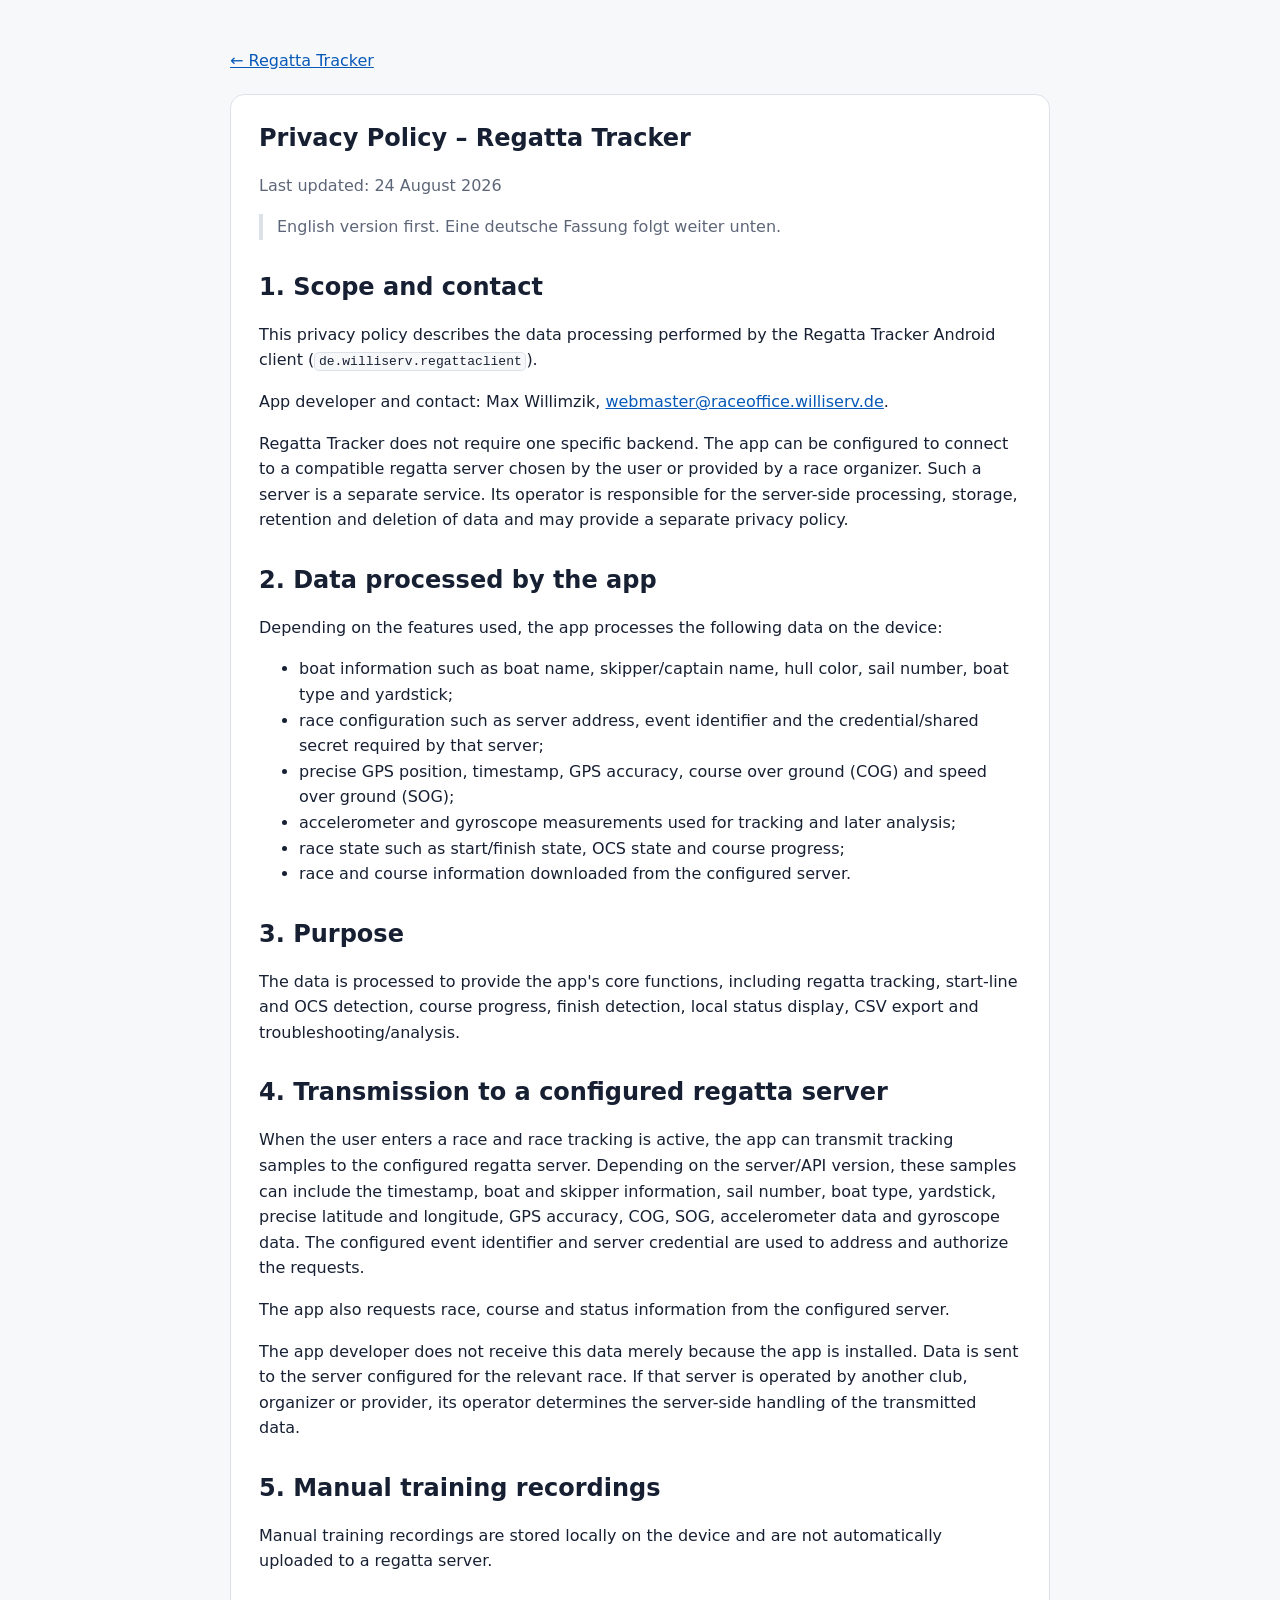
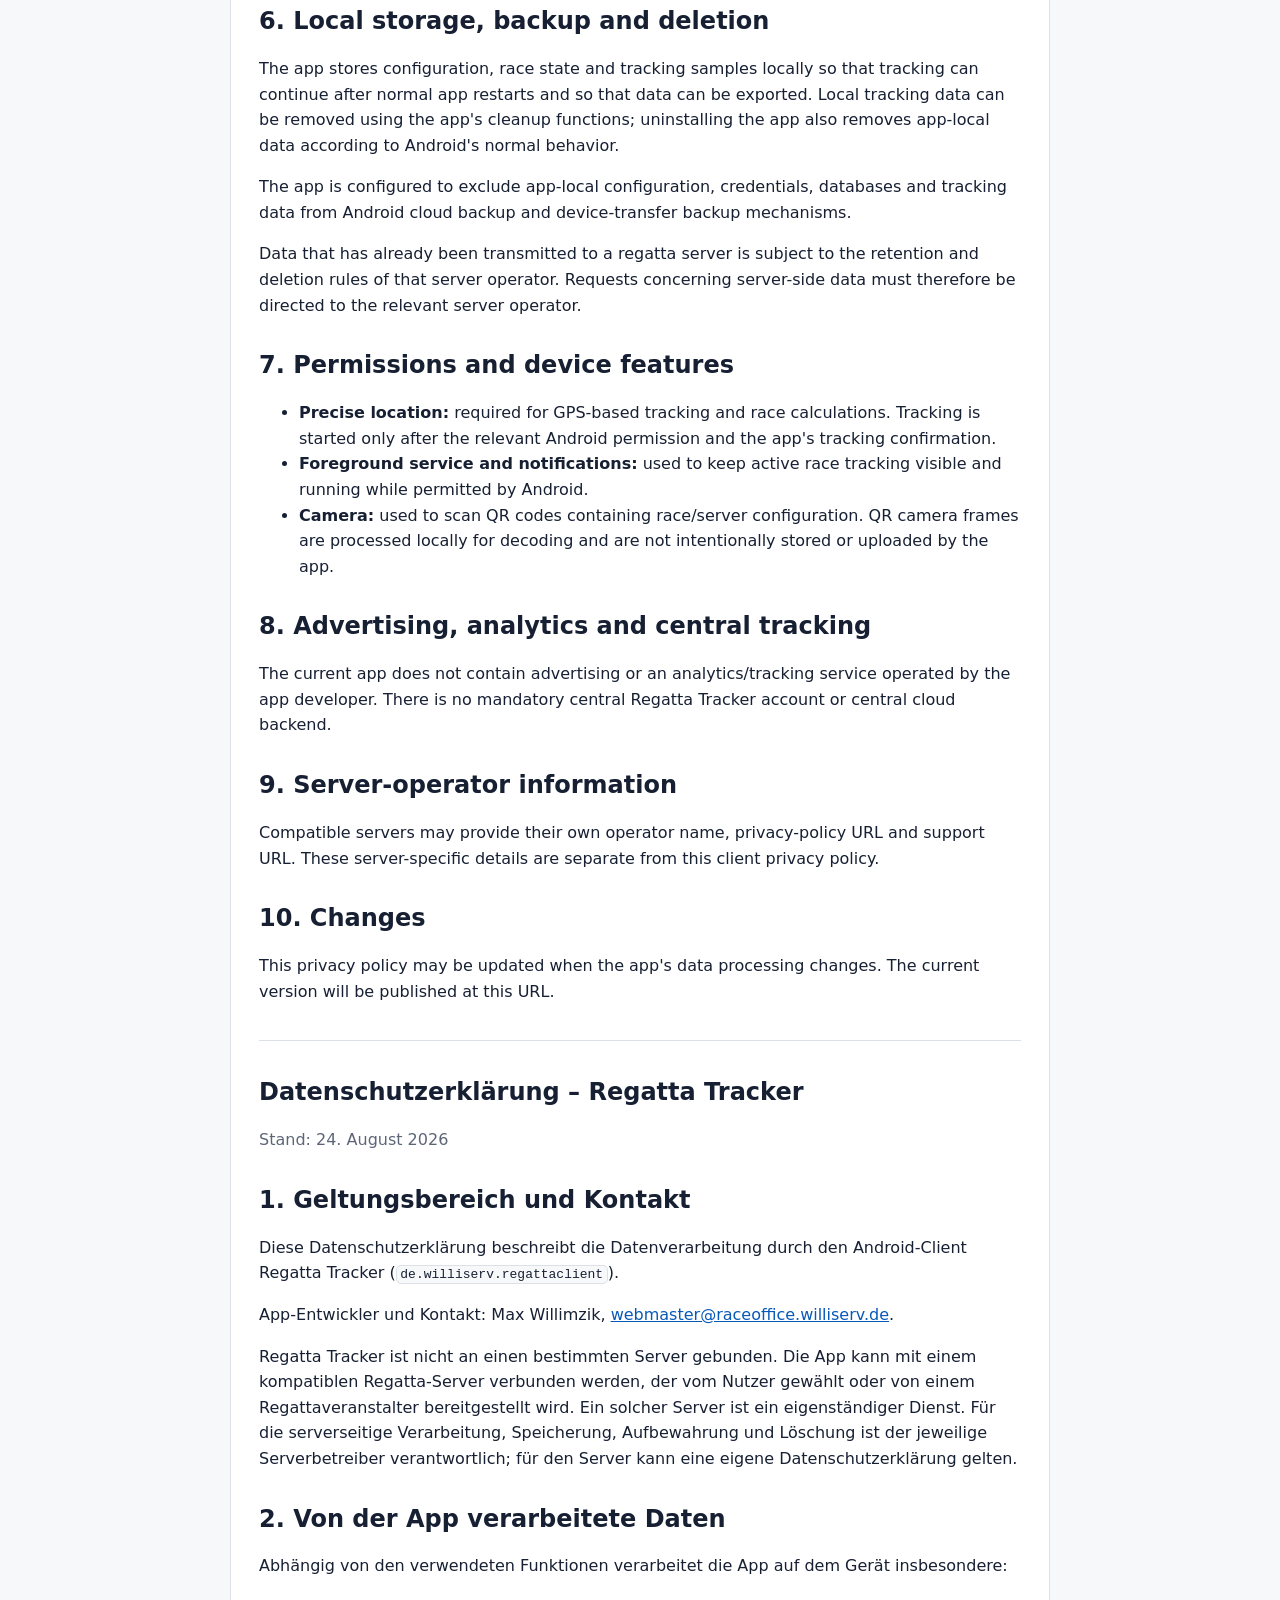
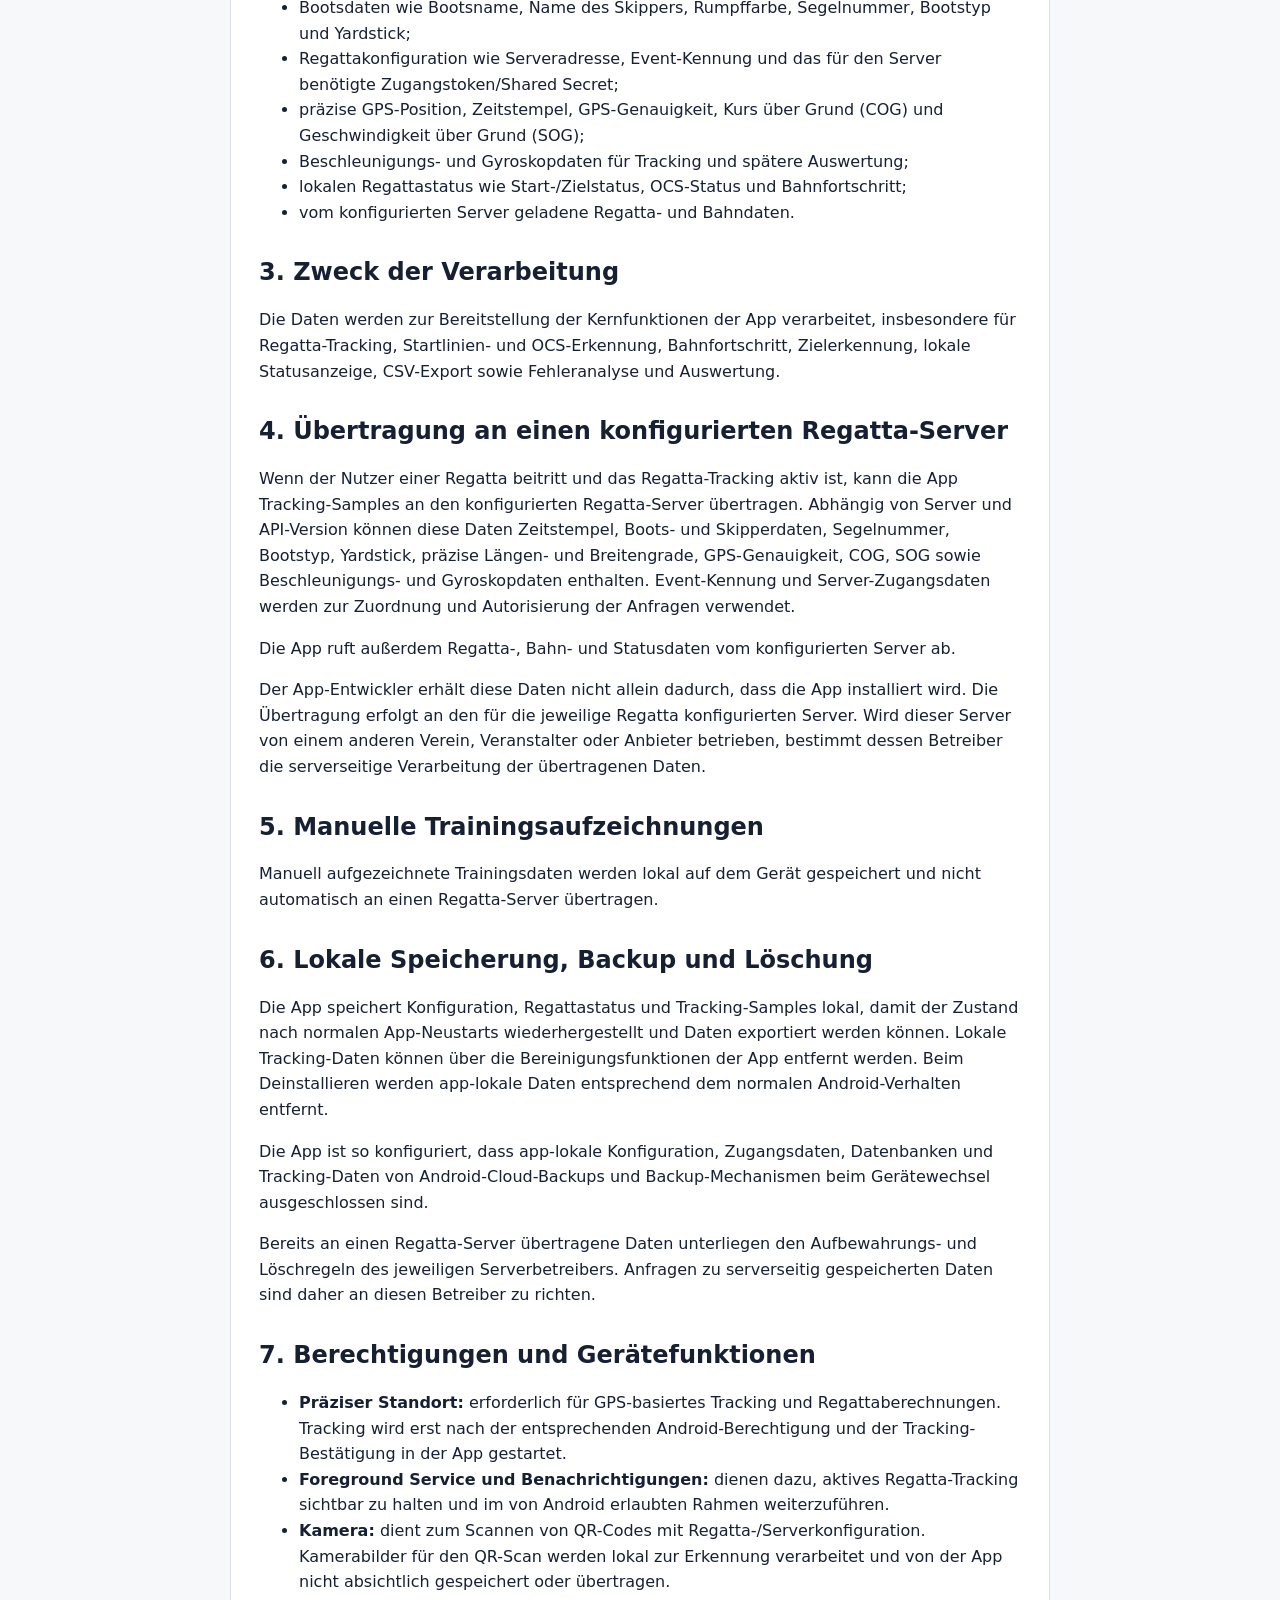
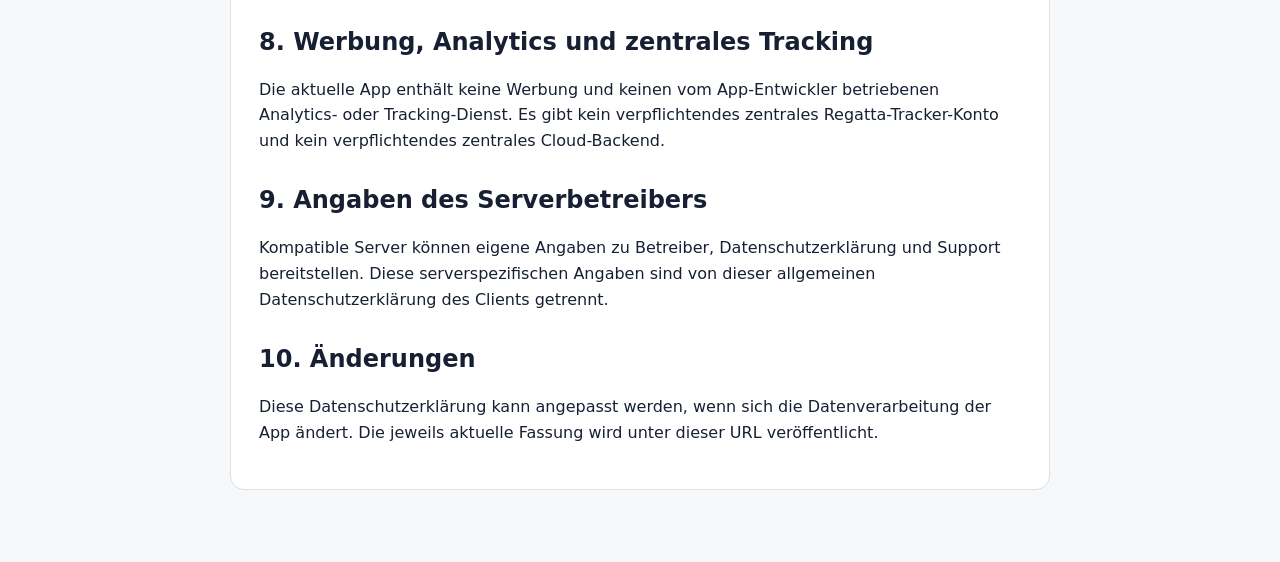
==== docs/privacy/index.html @ bfd8002e "Add initial public source snapshot" ====
<!doctype html>
<html lang="en">
<head>
  <meta charset="utf-8">
  <meta name="viewport" content="width=device-width, initial-scale=1">
  <meta name="description" content="Privacy policy for the Regatta Tracker Android app.">
  <title>Privacy Policy – Regatta Tracker</title>
  <link rel="stylesheet" href="../assets/style.css">
</head>
<body>
  <main>
    <nav><a href="../">← Regatta Tracker</a></nav>
    <article>
      <h1>Privacy Policy – Regatta Tracker</h1>
      <p class="muted">Last updated: 24 August 2026</p>
      <p class="language-note">English version first. Eine deutsche Fassung folgt weiter unten.</p>

      <h2>1. Scope and contact</h2>
      <p>This privacy policy describes the data processing performed by the Regatta Tracker Android client (<code>de.williserv.regattaclient</code>).</p>
      <p>App developer and contact: Max Willimzik, <a href="mailto:webmaster@raceoffice.williserv.de">webmaster@raceoffice.williserv.de</a>.</p>
      <p>Regatta Tracker does not require one specific backend. The app can be configured to connect to a compatible regatta server chosen by the user or provided by a race organizer. Such a server is a separate service. Its operator is responsible for the server-side processing, storage, retention and deletion of data and may provide a separate privacy policy.</p>

      <h2>2. Data processed by the app</h2>
      <p>Depending on the features used, the app processes the following data on the device:</p>
      <ul>
        <li>boat information such as boat name, skipper/captain name, hull color, sail number, boat type and yardstick;</li>
        <li>race configuration such as server address, event identifier and the credential/shared secret required by that server;</li>
        <li>precise GPS position, timestamp, GPS accuracy, course over ground (COG) and speed over ground (SOG);</li>
        <li>accelerometer and gyroscope measurements used for tracking and later analysis;</li>
        <li>race state such as start/finish state, OCS state and course progress;</li>
        <li>race and course information downloaded from the configured server.</li>
      </ul>

      <h2>3. Purpose</h2>
      <p>The data is processed to provide the app's core functions, including regatta tracking, start-line and OCS detection, course progress, finish detection, local status display, CSV export and troubleshooting/analysis.</p>

      <h2>4. Transmission to a configured regatta server</h2>
      <p>When the user enters a race and race tracking is active, the app can transmit tracking samples to the configured regatta server. Depending on the server/API version, these samples can include the timestamp, boat and skipper information, sail number, boat type, yardstick, precise latitude and longitude, GPS accuracy, COG, SOG, accelerometer data and gyroscope data. The configured event identifier and server credential are used to address and authorize the requests.</p>
      <p>The app also requests race, course and status information from the configured server.</p>
      <p>The app developer does not receive this data merely because the app is installed. Data is sent to the server configured for the relevant race. If that server is operated by another club, organizer or provider, its operator determines the server-side handling of the transmitted data.</p>

      <h2>5. Manual training recordings</h2>
      <p>Manual training recordings are stored locally on the device and are not automatically uploaded to a regatta server.</p>

      <h2>6. Local storage, backup and deletion</h2>
      <p>The app stores configuration, race state and tracking samples locally so that tracking can continue after normal app restarts and so that data can be exported. Local tracking data can be removed using the app's cleanup functions; uninstalling the app also removes app-local data according to Android's normal behavior.</p>
      <p>The app is configured to exclude app-local configuration, credentials, databases and tracking data from Android cloud backup and device-transfer backup mechanisms.</p>
      <p>Data that has already been transmitted to a regatta server is subject to the retention and deletion rules of that server operator. Requests concerning server-side data must therefore be directed to the relevant server operator.</p>

      <h2>7. Permissions and device features</h2>
      <ul>
        <li><strong>Precise location:</strong> required for GPS-based tracking and race calculations. Tracking is started only after the relevant Android permission and the app's tracking confirmation.</li>
        <li><strong>Foreground service and notifications:</strong> used to keep active race tracking visible and running while permitted by Android.</li>
        <li><strong>Camera:</strong> used to scan QR codes containing race/server configuration. QR camera frames are processed locally for decoding and are not intentionally stored or uploaded by the app.</li>
      </ul>

      <h2>8. Advertising, analytics and central tracking</h2>
      <p>The current app does not contain advertising or an analytics/tracking service operated by the app developer. There is no mandatory central Regatta Tracker account or central cloud backend.</p>

      <h2>9. Server-operator information</h2>
      <p>Compatible servers may provide their own operator name, privacy-policy URL and support URL. These server-specific details are separate from this client privacy policy.</p>

      <h2>10. Changes</h2>
      <p>This privacy policy may be updated when the app's data processing changes. The current version will be published at this URL.</p>

      <hr>

      <h1 lang="de">Datenschutzerklärung – Regatta Tracker</h1>
      <p class="muted" lang="de">Stand: 24. August 2026</p>

      <h2 lang="de">1. Geltungsbereich und Kontakt</h2>
      <p lang="de">Diese Datenschutzerklärung beschreibt die Datenverarbeitung durch den Android-Client Regatta Tracker (<code>de.williserv.regattaclient</code>).</p>
      <p lang="de">App-Entwickler und Kontakt: Max Willimzik, <a href="mailto:webmaster@raceoffice.williserv.de">webmaster@raceoffice.williserv.de</a>.</p>
      <p lang="de">Regatta Tracker ist nicht an einen bestimmten Server gebunden. Die App kann mit einem kompatiblen Regatta-Server verbunden werden, der vom Nutzer gewählt oder von einem Regattaveranstalter bereitgestellt wird. Ein solcher Server ist ein eigenständiger Dienst. Für die serverseitige Verarbeitung, Speicherung, Aufbewahrung und Löschung ist der jeweilige Serverbetreiber verantwortlich; für den Server kann eine eigene Datenschutzerklärung gelten.</p>

      <h2 lang="de">2. Von der App verarbeitete Daten</h2>
      <p lang="de">Abhängig von den verwendeten Funktionen verarbeitet die App auf dem Gerät insbesondere:</p>
      <ul lang="de">
        <li>Bootsdaten wie Bootsname, Name des Skippers, Rumpffarbe, Segelnummer, Bootstyp und Yardstick;</li>
        <li>Regattakonfiguration wie Serveradresse, Event-Kennung und das für den Server benötigte Zugangstoken/Shared Secret;</li>
        <li>präzise GPS-Position, Zeitstempel, GPS-Genauigkeit, Kurs über Grund (COG) und Geschwindigkeit über Grund (SOG);</li>
        <li>Beschleunigungs- und Gyroskopdaten für Tracking und spätere Auswertung;</li>
        <li>lokalen Regattastatus wie Start-/Zielstatus, OCS-Status und Bahnfortschritt;</li>
        <li>vom konfigurierten Server geladene Regatta- und Bahndaten.</li>
      </ul>

      <h2 lang="de">3. Zweck der Verarbeitung</h2>
      <p lang="de">Die Daten werden zur Bereitstellung der Kernfunktionen der App verarbeitet, insbesondere für Regatta-Tracking, Startlinien- und OCS-Erkennung, Bahnfortschritt, Zielerkennung, lokale Statusanzeige, CSV-Export sowie Fehleranalyse und Auswertung.</p>

      <h2 lang="de">4. Übertragung an einen konfigurierten Regatta-Server</h2>
      <p lang="de">Wenn der Nutzer einer Regatta beitritt und das Regatta-Tracking aktiv ist, kann die App Tracking-Samples an den konfigurierten Regatta-Server übertragen. Abhängig von Server und API-Version können diese Daten Zeitstempel, Boots- und Skipperdaten, Segelnummer, Bootstyp, Yardstick, präzise Längen- und Breitengrade, GPS-Genauigkeit, COG, SOG sowie Beschleunigungs- und Gyroskopdaten enthalten. Event-Kennung und Server-Zugangsdaten werden zur Zuordnung und Autorisierung der Anfragen verwendet.</p>
      <p lang="de">Die App ruft außerdem Regatta-, Bahn- und Statusdaten vom konfigurierten Server ab.</p>
      <p lang="de">Der App-Entwickler erhält diese Daten nicht allein dadurch, dass die App installiert wird. Die Übertragung erfolgt an den für die jeweilige Regatta konfigurierten Server. Wird dieser Server von einem anderen Verein, Veranstalter oder Anbieter betrieben, bestimmt dessen Betreiber die serverseitige Verarbeitung der übertragenen Daten.</p>

      <h2 lang="de">5. Manuelle Trainingsaufzeichnungen</h2>
      <p lang="de">Manuell aufgezeichnete Trainingsdaten werden lokal auf dem Gerät gespeichert und nicht automatisch an einen Regatta-Server übertragen.</p>

      <h2 lang="de">6. Lokale Speicherung, Backup und Löschung</h2>
      <p lang="de">Die App speichert Konfiguration, Regattastatus und Tracking-Samples lokal, damit der Zustand nach normalen App-Neustarts wiederhergestellt und Daten exportiert werden können. Lokale Tracking-Daten können über die Bereinigungsfunktionen der App entfernt werden. Beim Deinstallieren werden app-lokale Daten entsprechend dem normalen Android-Verhalten entfernt.</p>
      <p lang="de">Die App ist so konfiguriert, dass app-lokale Konfiguration, Zugangsdaten, Datenbanken und Tracking-Daten von Android-Cloud-Backups und Backup-Mechanismen beim Gerätewechsel ausgeschlossen sind.</p>
      <p lang="de">Bereits an einen Regatta-Server übertragene Daten unterliegen den Aufbewahrungs- und Löschregeln des jeweiligen Serverbetreibers. Anfragen zu serverseitig gespeicherten Daten sind daher an diesen Betreiber zu richten.</p>

      <h2 lang="de">7. Berechtigungen und Gerätefunktionen</h2>
      <ul lang="de">
        <li><strong>Präziser Standort:</strong> erforderlich für GPS-basiertes Tracking und Regattaberechnungen. Tracking wird erst nach der entsprechenden Android-Berechtigung und der Tracking-Bestätigung in der App gestartet.</li>
        <li><strong>Foreground Service und Benachrichtigungen:</strong> dienen dazu, aktives Regatta-Tracking sichtbar zu halten und im von Android erlaubten Rahmen weiterzuführen.</li>
        <li><strong>Kamera:</strong> dient zum Scannen von QR-Codes mit Regatta-/Serverkonfiguration. Kamerabilder für den QR-Scan werden lokal zur Erkennung verarbeitet und von der App nicht absichtlich gespeichert oder übertragen.</li>
      </ul>

      <h2 lang="de">8. Werbung, Analytics und zentrales Tracking</h2>
      <p lang="de">Die aktuelle App enthält keine Werbung und keinen vom App-Entwickler betriebenen Analytics- oder Tracking-Dienst. Es gibt kein verpflichtendes zentrales Regatta-Tracker-Konto und kein verpflichtendes zentrales Cloud-Backend.</p>

      <h2 lang="de">9. Angaben des Serverbetreibers</h2>
      <p lang="de">Kompatible Server können eigene Angaben zu Betreiber, Datenschutzerklärung und Support bereitstellen. Diese serverspezifischen Angaben sind von dieser allgemeinen Datenschutzerklärung des Clients getrennt.</p>

      <h2 lang="de">10. Änderungen</h2>
      <p lang="de">Diese Datenschutzerklärung kann angepasst werden, wenn sich die Datenverarbeitung der App ändert. Die jeweils aktuelle Fassung wird unter dieser URL veröffentlicht.</p>
    </article>
  </main>
</body>
</html>
---- docs/assets/style.css ----
:root {
  color-scheme: light dark;
  --bg: #f7f8fa;
  --surface: #ffffff;
  --text: #172033;
  --muted: #5d6678;
  --border: #dce1e8;
  --link: #0759b8;
}

@media (prefers-color-scheme: dark) {
  :root {
    --bg: #10141c;
    --surface: #171d27;
    --text: #edf1f7;
    --muted: #aeb7c7;
    --border: #303949;
    --link: #75b5ff;
  }
}

* { box-sizing: border-box; }

body {
  margin: 0;
  background: var(--bg);
  color: var(--text);
  font-family: system-ui, -apple-system, BlinkMacSystemFont, "Segoe UI", sans-serif;
  line-height: 1.6;
}

main {
  max-width: 860px;
  margin: 0 auto;
  padding: 48px 20px 72px;
}

article, .card {
  background: var(--surface);
  border: 1px solid var(--border);
  border-radius: 14px;
  padding: 28px;
}

h1, h2, h3 { line-height: 1.25; }
h1 { margin-top: 0; }
h2 { margin-top: 2rem; }

p, li { max-width: 76ch; }
.muted { color: var(--muted); }

nav {
  margin-bottom: 20px;
}

a { color: var(--link); }

code {
  background: var(--bg);
  border: 1px solid var(--border);
  border-radius: 5px;
  padding: 0.08em 0.28em;
}

hr {
  border: 0;
  border-top: 1px solid var(--border);
  margin: 36px 0;
}

.language-note {
  border-left: 4px solid var(--border);
  padding-left: 14px;
  color: var(--muted);
}
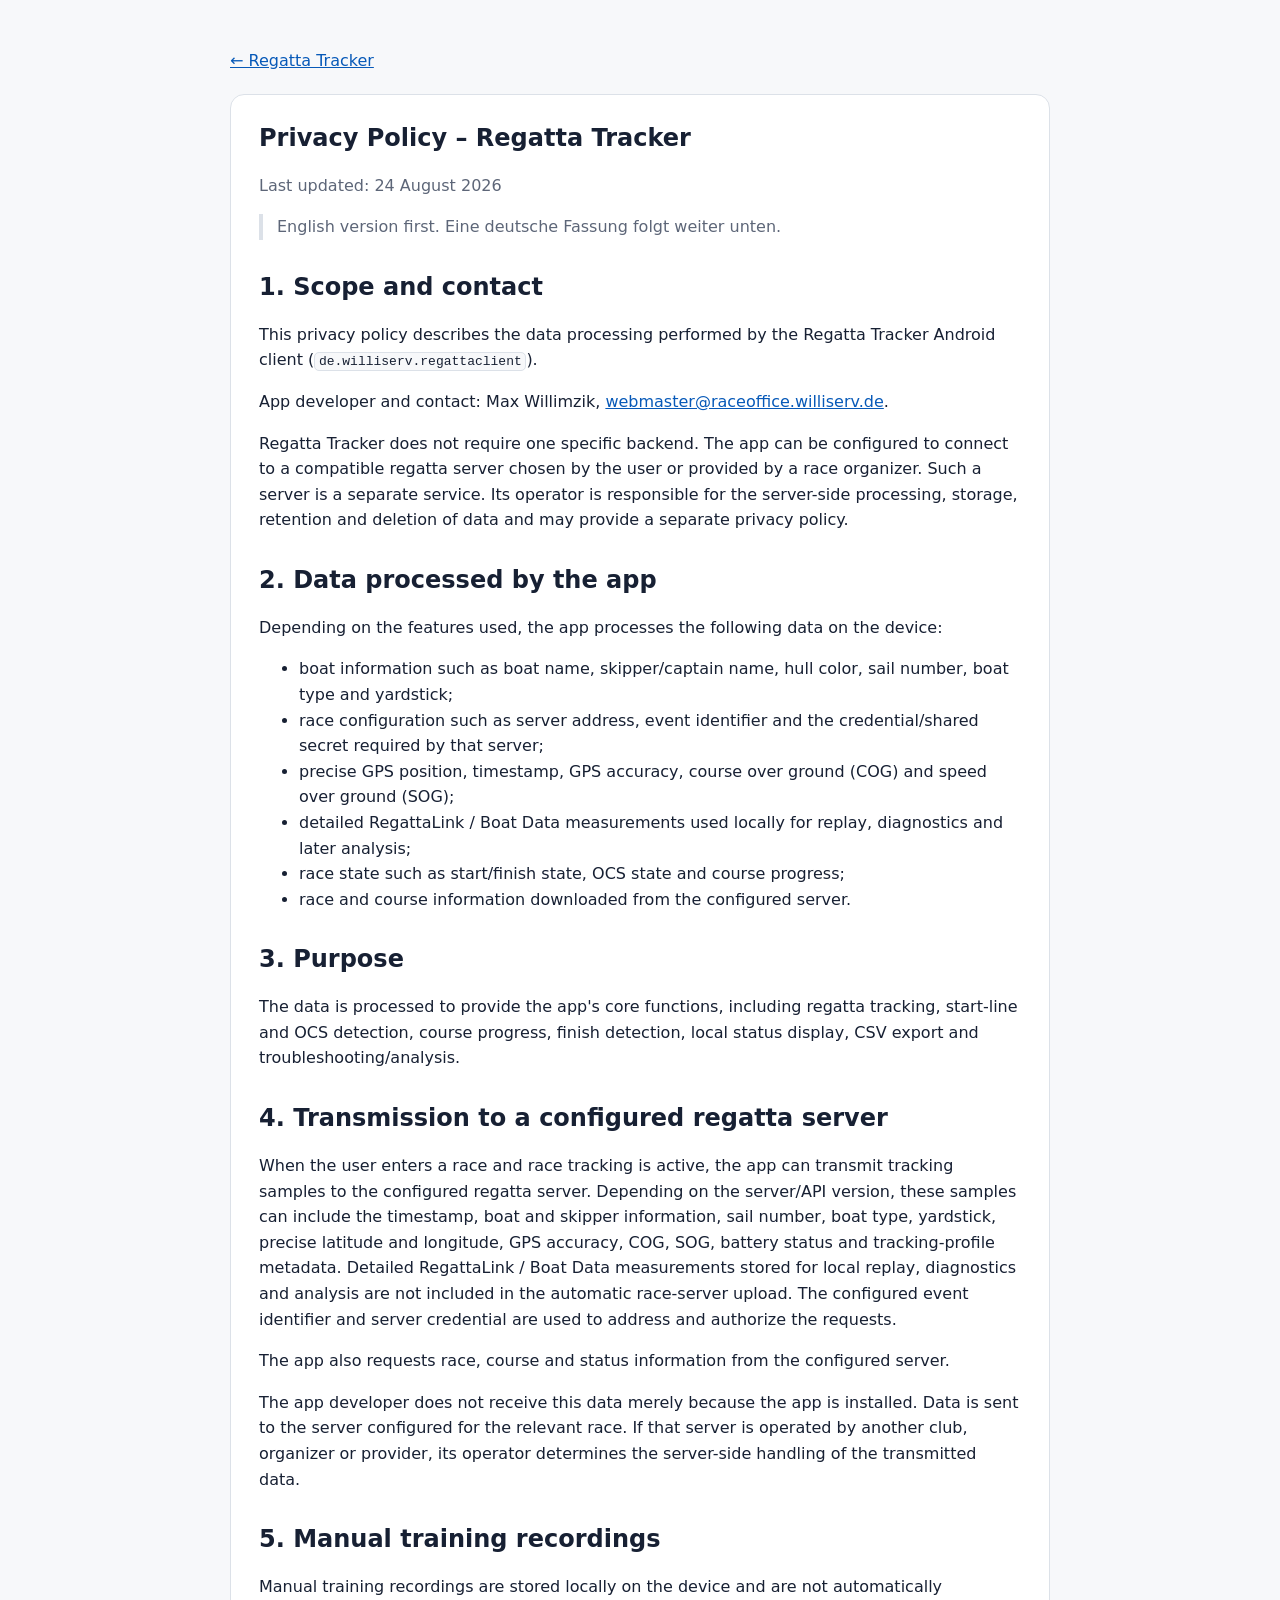
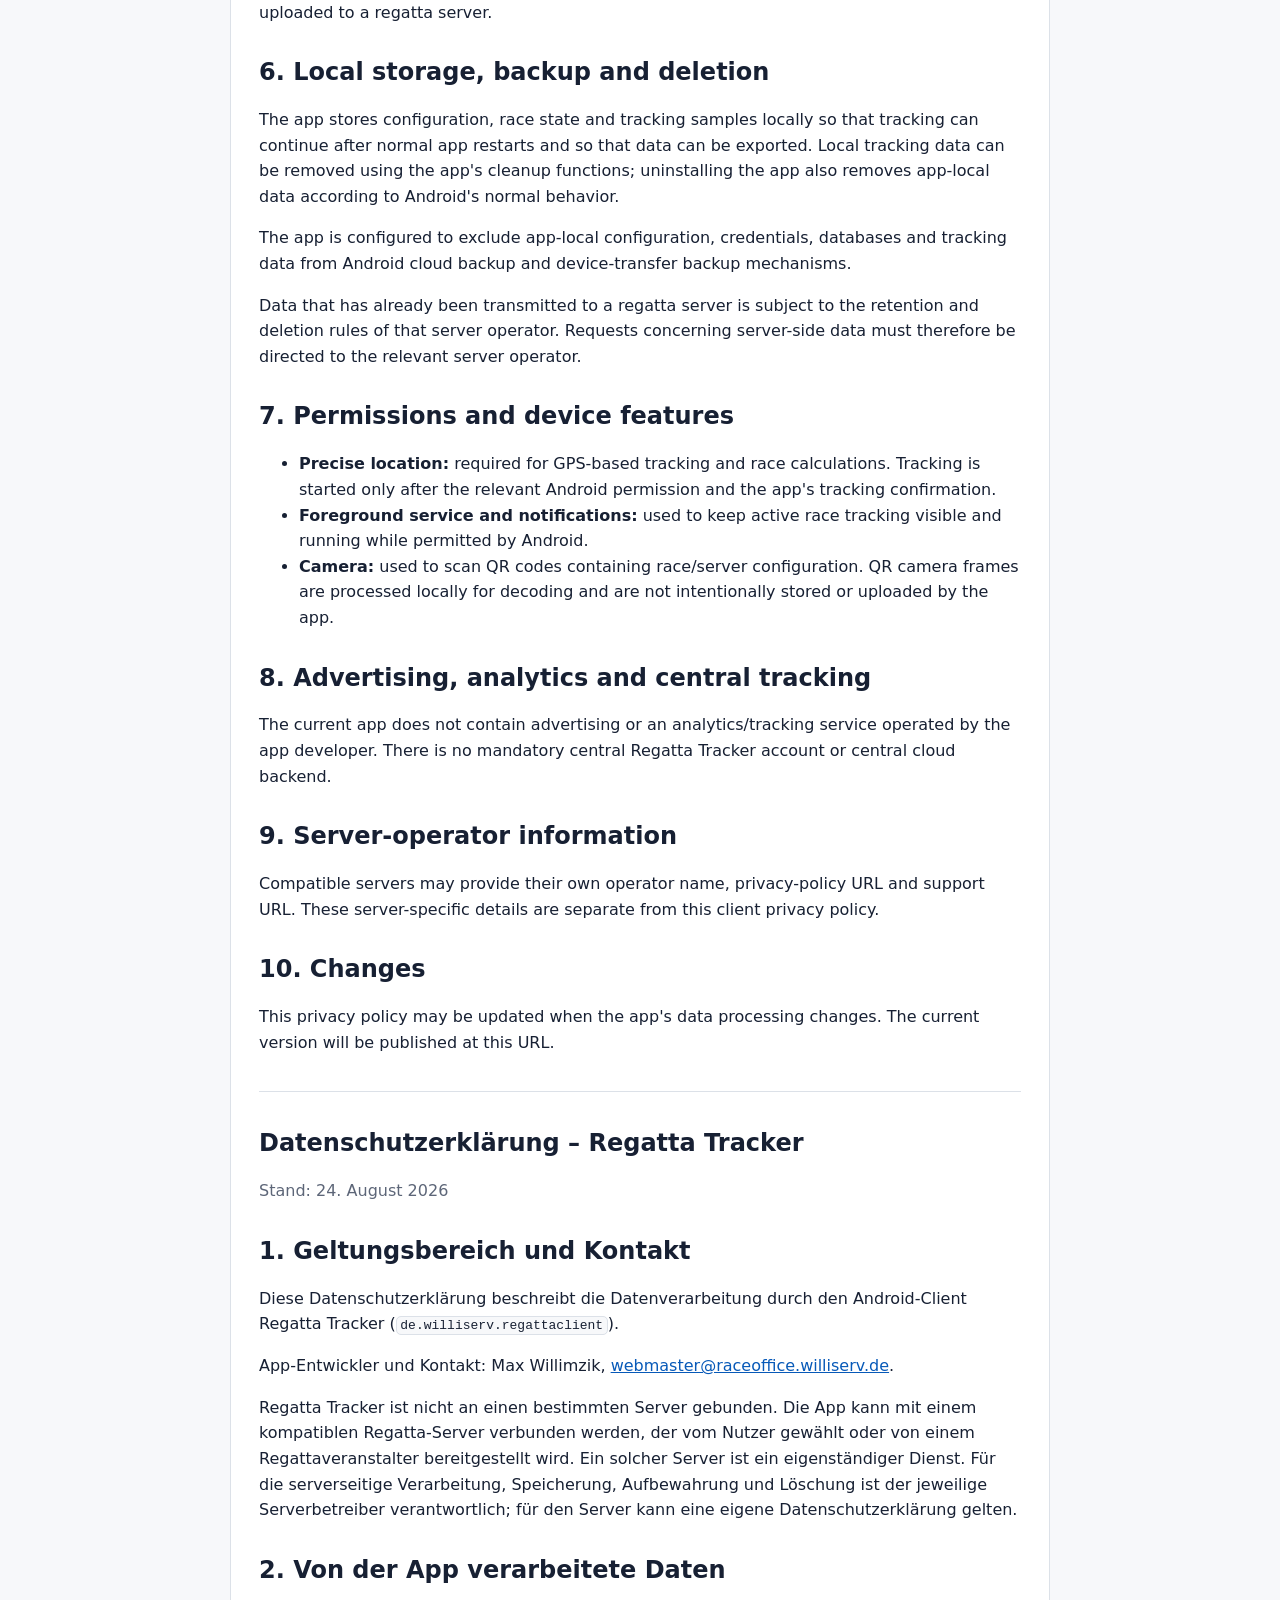
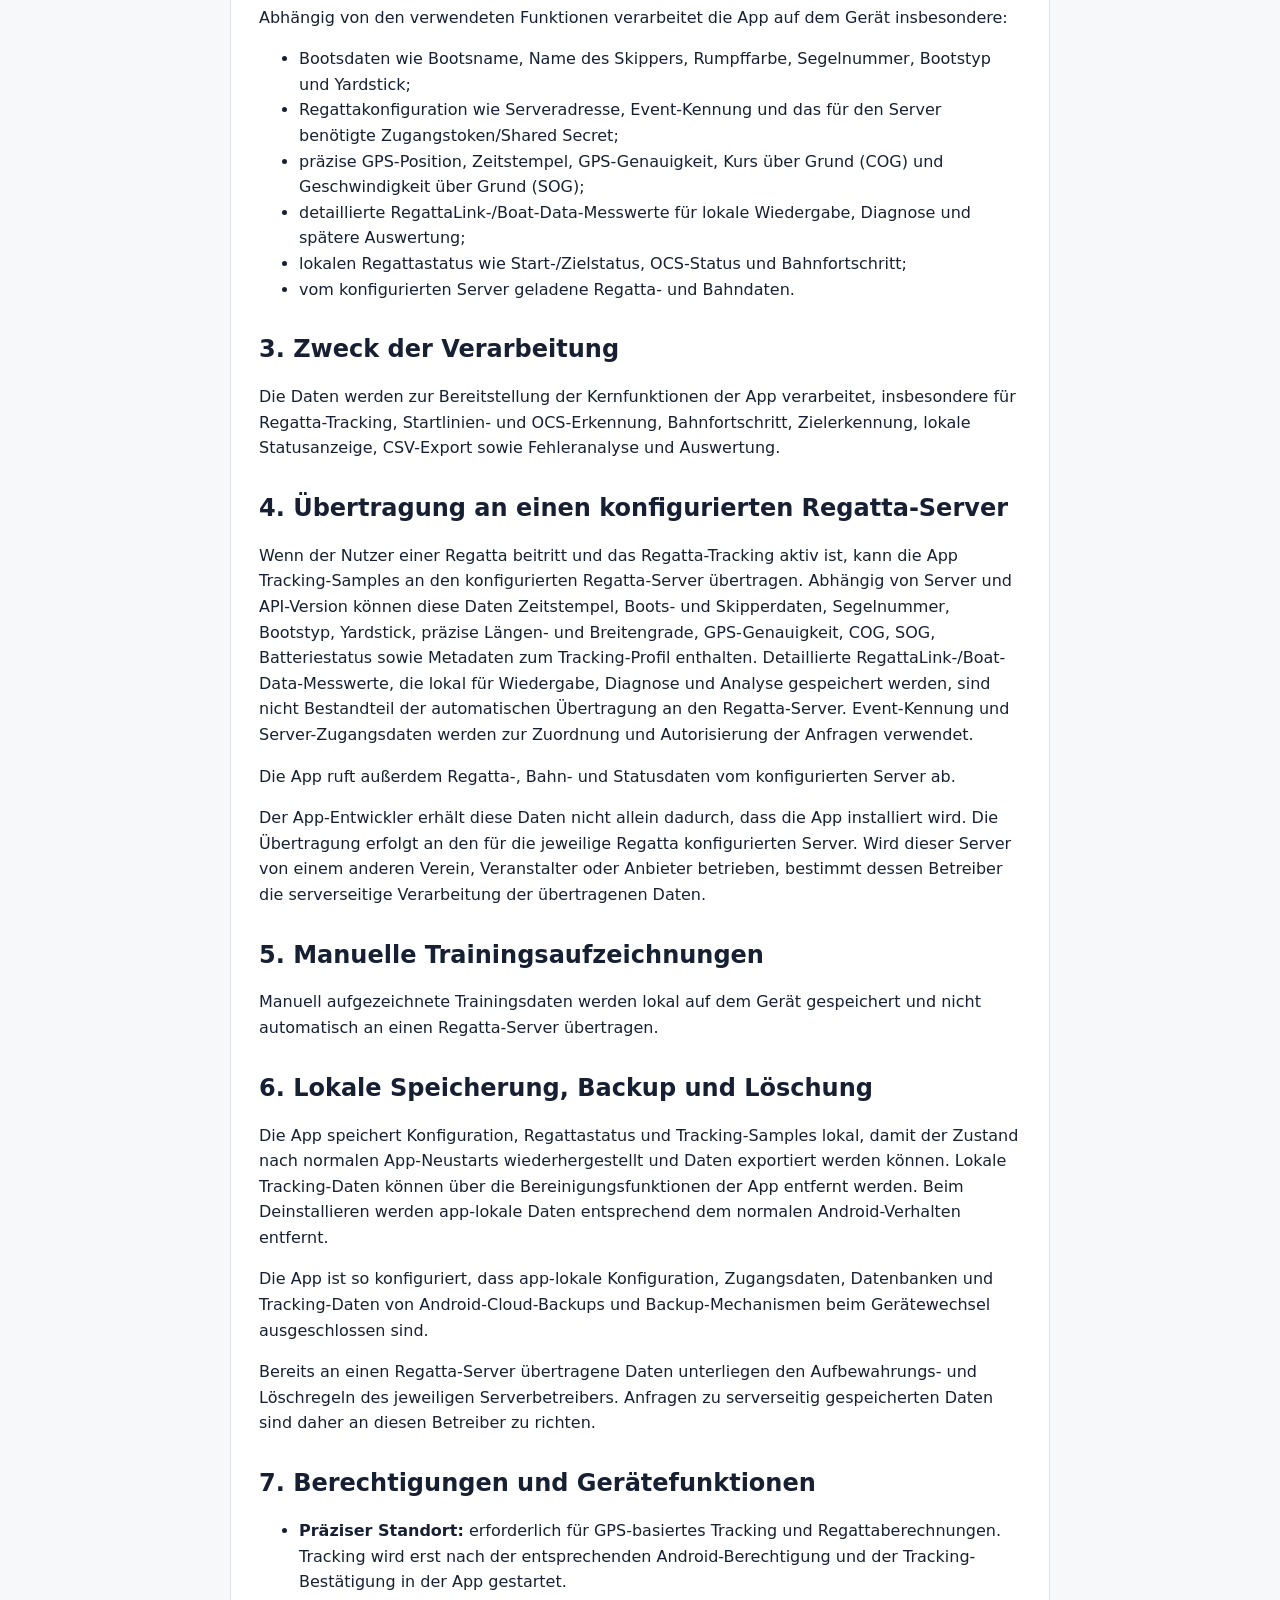
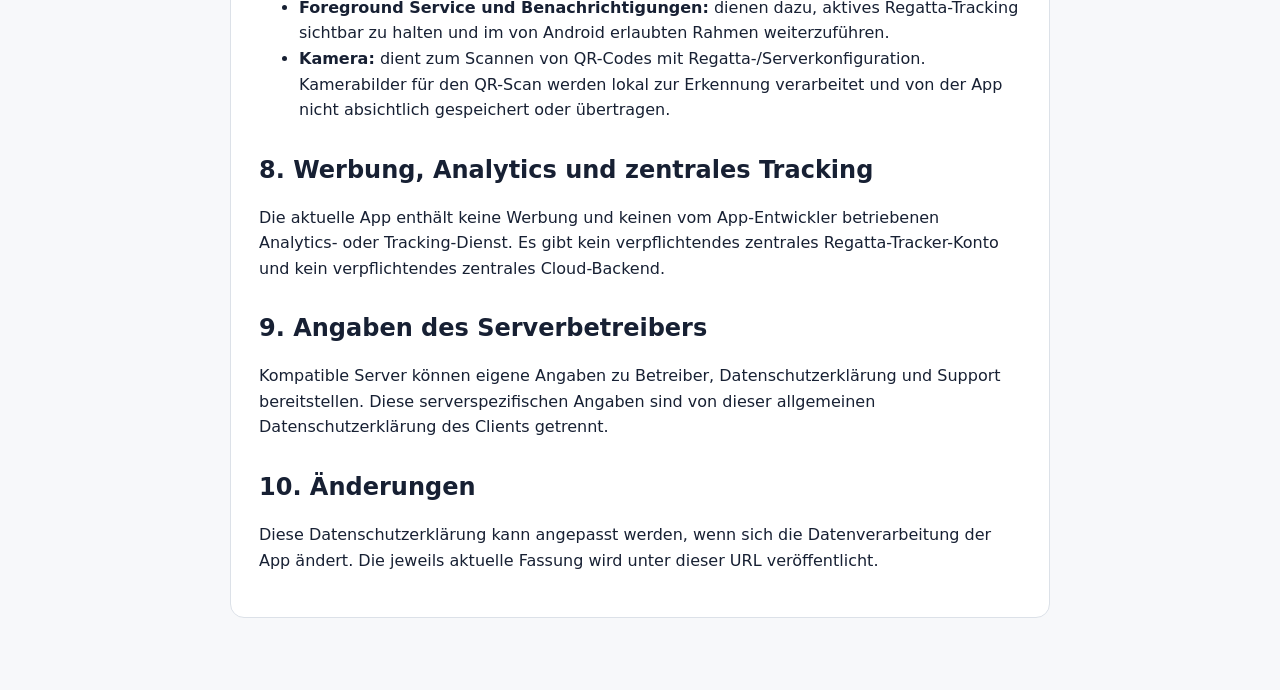
==== commit 4ae03d8a: "Update public privacy policy for current upload fields" ====
--- a/docs/privacy/index.html
+++ b/docs/privacy/index.html
@@ -26,7 +26,7 @@
         <li>boat information such as boat name, skipper/captain name, hull color, sail number, boat type and yardstick;</li>
         <li>race configuration such as server address, event identifier and the credential/shared secret required by that server;</li>
         <li>precise GPS position, timestamp, GPS accuracy, course over ground (COG) and speed over ground (SOG);</li>
-        <li>accelerometer and gyroscope measurements used for tracking and later analysis;</li>
+        <li>detailed RegattaLink / Boat Data measurements used locally for replay, diagnostics and later analysis;</li>
         <li>race state such as start/finish state, OCS state and course progress;</li>
         <li>race and course information downloaded from the configured server.</li>
       </ul>
@@ -35,7 +35,7 @@
       <p>The data is processed to provide the app's core functions, including regatta tracking, start-line and OCS detection, course progress, finish detection, local status display, CSV export and troubleshooting/analysis.</p>
 
       <h2>4. Transmission to a configured regatta server</h2>
-      <p>When the user enters a race and race tracking is active, the app can transmit tracking samples to the configured regatta server. Depending on the server/API version, these samples can include the timestamp, boat and skipper information, sail number, boat type, yardstick, precise latitude and longitude, GPS accuracy, COG, SOG, accelerometer data and gyroscope data. The configured event identifier and server credential are used to address and authorize the requests.</p>
+      <p>When the user enters a race and race tracking is active, the app can transmit tracking samples to the configured regatta server. Depending on the server/API version, these samples can include the timestamp, boat and skipper information, sail number, boat type, yardstick, precise latitude and longitude, GPS accuracy, COG, SOG, battery status and tracking-profile metadata. Detailed RegattaLink / Boat Data measurements stored for local replay, diagnostics and analysis are not included in the automatic race-server upload. The configured event identifier and server credential are used to address and authorize the requests.</p>
       <p>The app also requests race, course and status information from the configured server.</p>
       <p>The app developer does not receive this data merely because the app is installed. Data is sent to the server configured for the relevant race. If that server is operated by another club, organizer or provider, its operator determines the server-side handling of the transmitted data.</p>
 
@@ -79,7 +79,7 @@
         <li>Bootsdaten wie Bootsname, Name des Skippers, Rumpffarbe, Segelnummer, Bootstyp und Yardstick;</li>
         <li>Regattakonfiguration wie Serveradresse, Event-Kennung und das für den Server benötigte Zugangstoken/Shared Secret;</li>
         <li>präzise GPS-Position, Zeitstempel, GPS-Genauigkeit, Kurs über Grund (COG) und Geschwindigkeit über Grund (SOG);</li>
-        <li>Beschleunigungs- und Gyroskopdaten für Tracking und spätere Auswertung;</li>
+        <li>detaillierte RegattaLink-/Boat-Data-Messwerte für lokale Wiedergabe, Diagnose und spätere Auswertung;</li>
         <li>lokalen Regattastatus wie Start-/Zielstatus, OCS-Status und Bahnfortschritt;</li>
         <li>vom konfigurierten Server geladene Regatta- und Bahndaten.</li>
       </ul>
@@ -88,7 +88,7 @@
       <p lang="de">Die Daten werden zur Bereitstellung der Kernfunktionen der App verarbeitet, insbesondere für Regatta-Tracking, Startlinien- und OCS-Erkennung, Bahnfortschritt, Zielerkennung, lokale Statusanzeige, CSV-Export sowie Fehleranalyse und Auswertung.</p>
 
       <h2 lang="de">4. Übertragung an einen konfigurierten Regatta-Server</h2>
-      <p lang="de">Wenn der Nutzer einer Regatta beitritt und das Regatta-Tracking aktiv ist, kann die App Tracking-Samples an den konfigurierten Regatta-Server übertragen. Abhängig von Server und API-Version können diese Daten Zeitstempel, Boots- und Skipperdaten, Segelnummer, Bootstyp, Yardstick, präzise Längen- und Breitengrade, GPS-Genauigkeit, COG, SOG sowie Beschleunigungs- und Gyroskopdaten enthalten. Event-Kennung und Server-Zugangsdaten werden zur Zuordnung und Autorisierung der Anfragen verwendet.</p>
+      <p lang="de">Wenn der Nutzer einer Regatta beitritt und das Regatta-Tracking aktiv ist, kann die App Tracking-Samples an den konfigurierten Regatta-Server übertragen. Abhängig von Server und API-Version können diese Daten Zeitstempel, Boots- und Skipperdaten, Segelnummer, Bootstyp, Yardstick, präzise Längen- und Breitengrade, GPS-Genauigkeit, COG, SOG, Batteriestatus sowie Metadaten zum Tracking-Profil enthalten. Detaillierte RegattaLink-/Boat-Data-Messwerte, die lokal für Wiedergabe, Diagnose und Analyse gespeichert werden, sind nicht Bestandteil der automatischen Übertragung an den Regatta-Server. Event-Kennung und Server-Zugangsdaten werden zur Zuordnung und Autorisierung der Anfragen verwendet.</p>
       <p lang="de">Die App ruft außerdem Regatta-, Bahn- und Statusdaten vom konfigurierten Server ab.</p>
       <p lang="de">Der App-Entwickler erhält diese Daten nicht allein dadurch, dass die App installiert wird. Die Übertragung erfolgt an den für die jeweilige Regatta konfigurierten Server. Wird dieser Server von einem anderen Verein, Veranstalter oder Anbieter betrieben, bestimmt dessen Betreiber die serverseitige Verarbeitung der übertragenen Daten.</p>
 
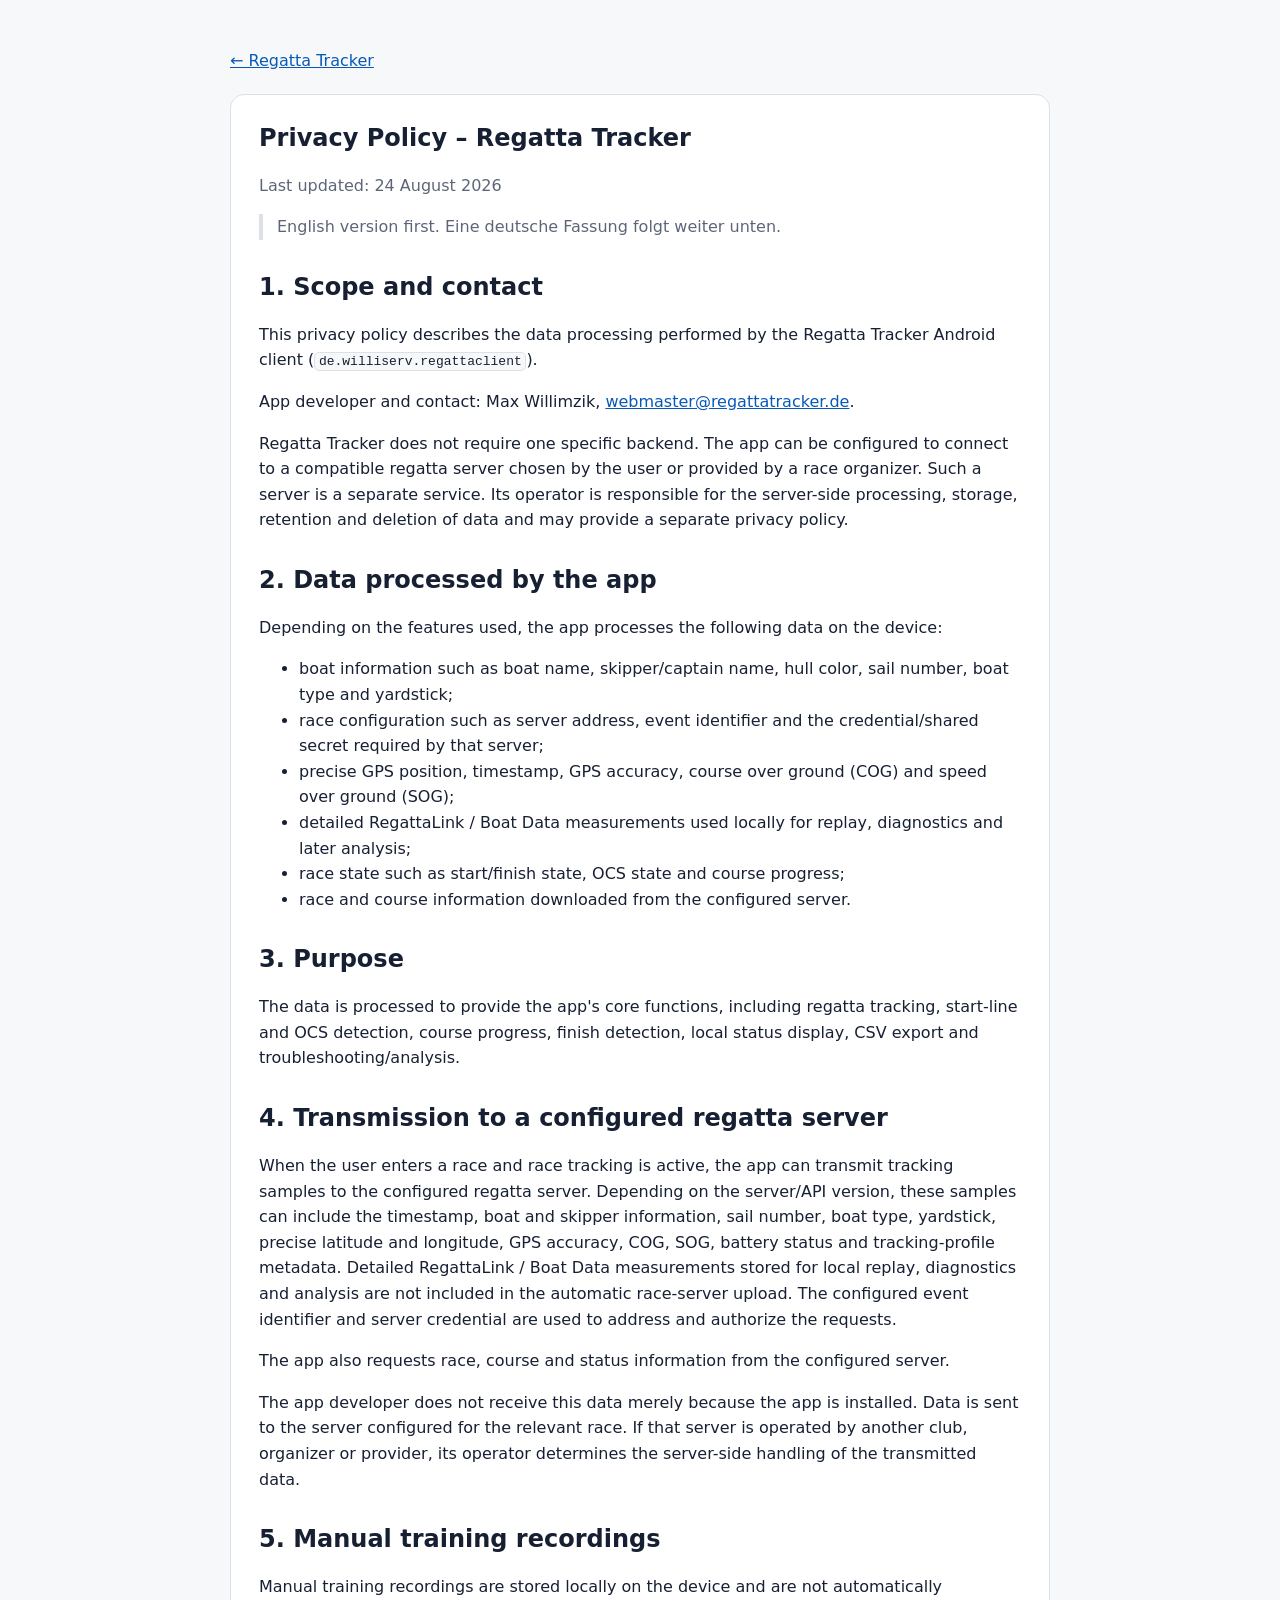
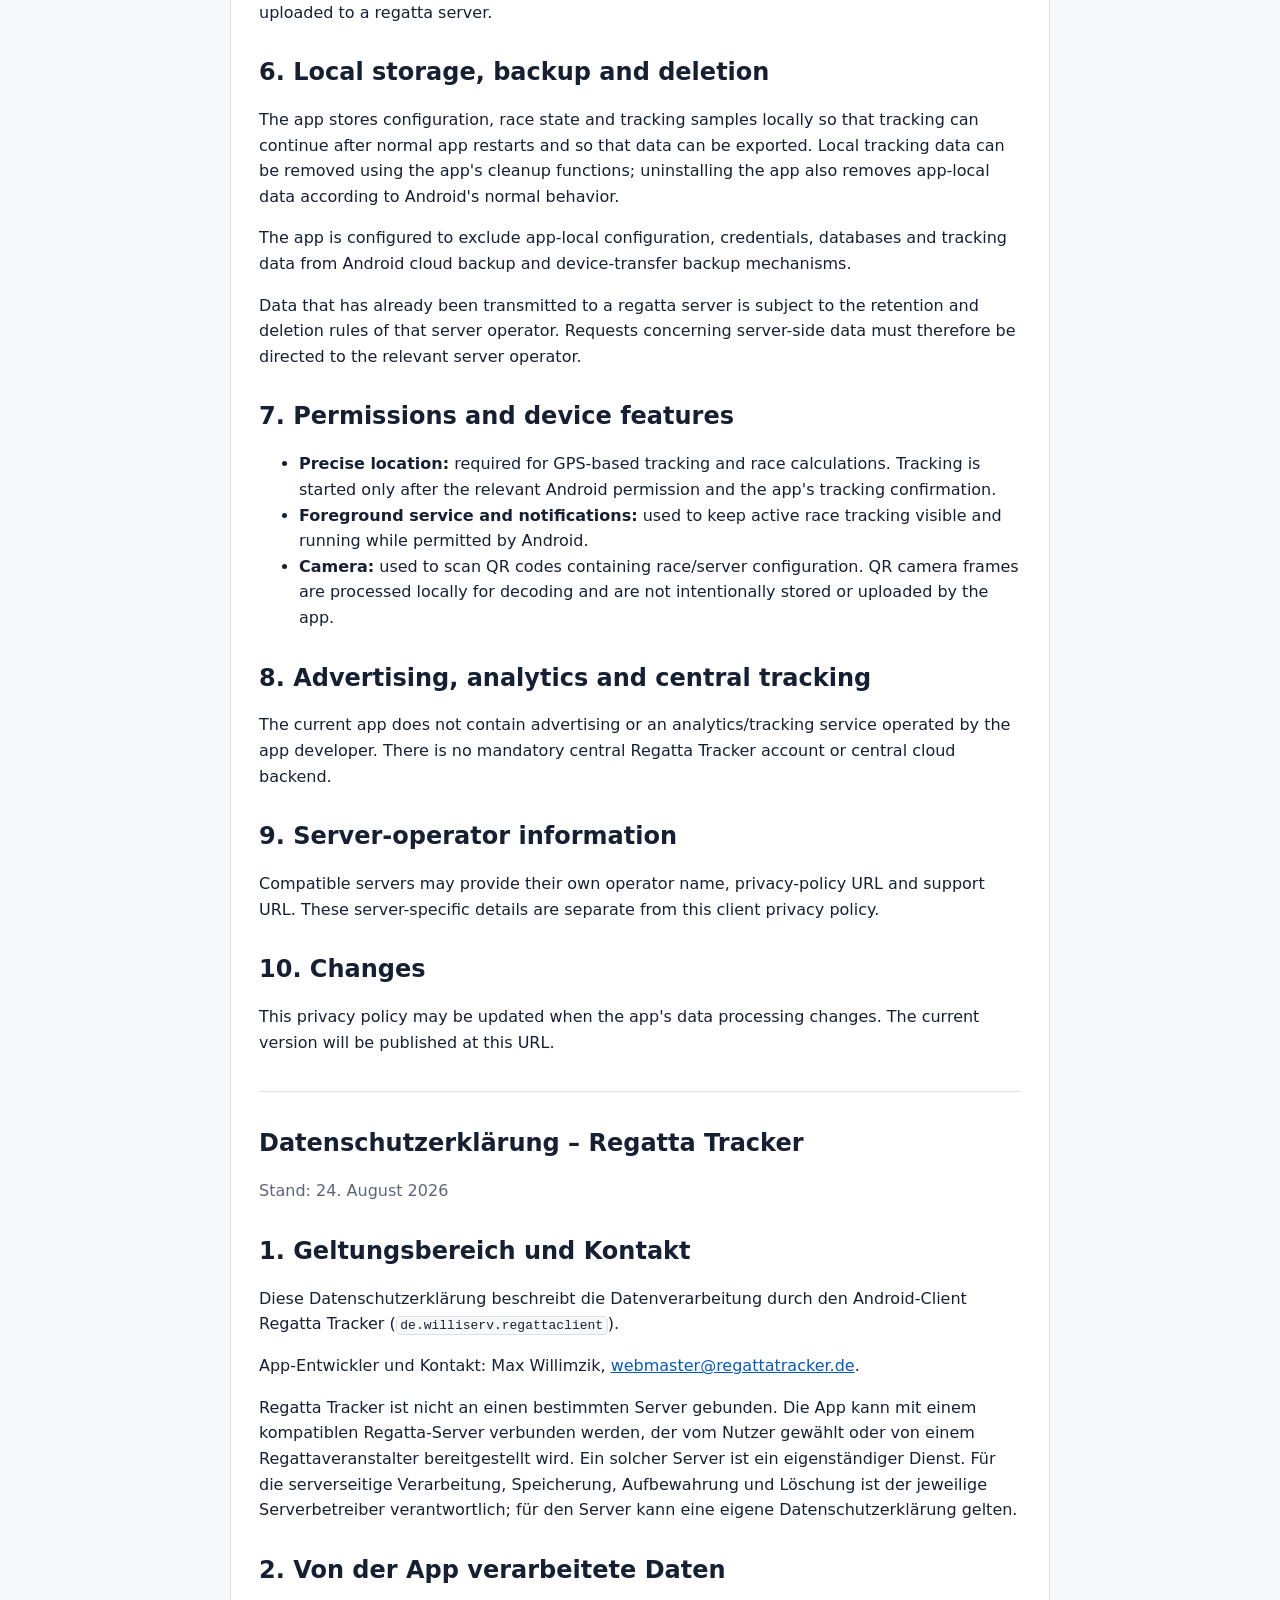
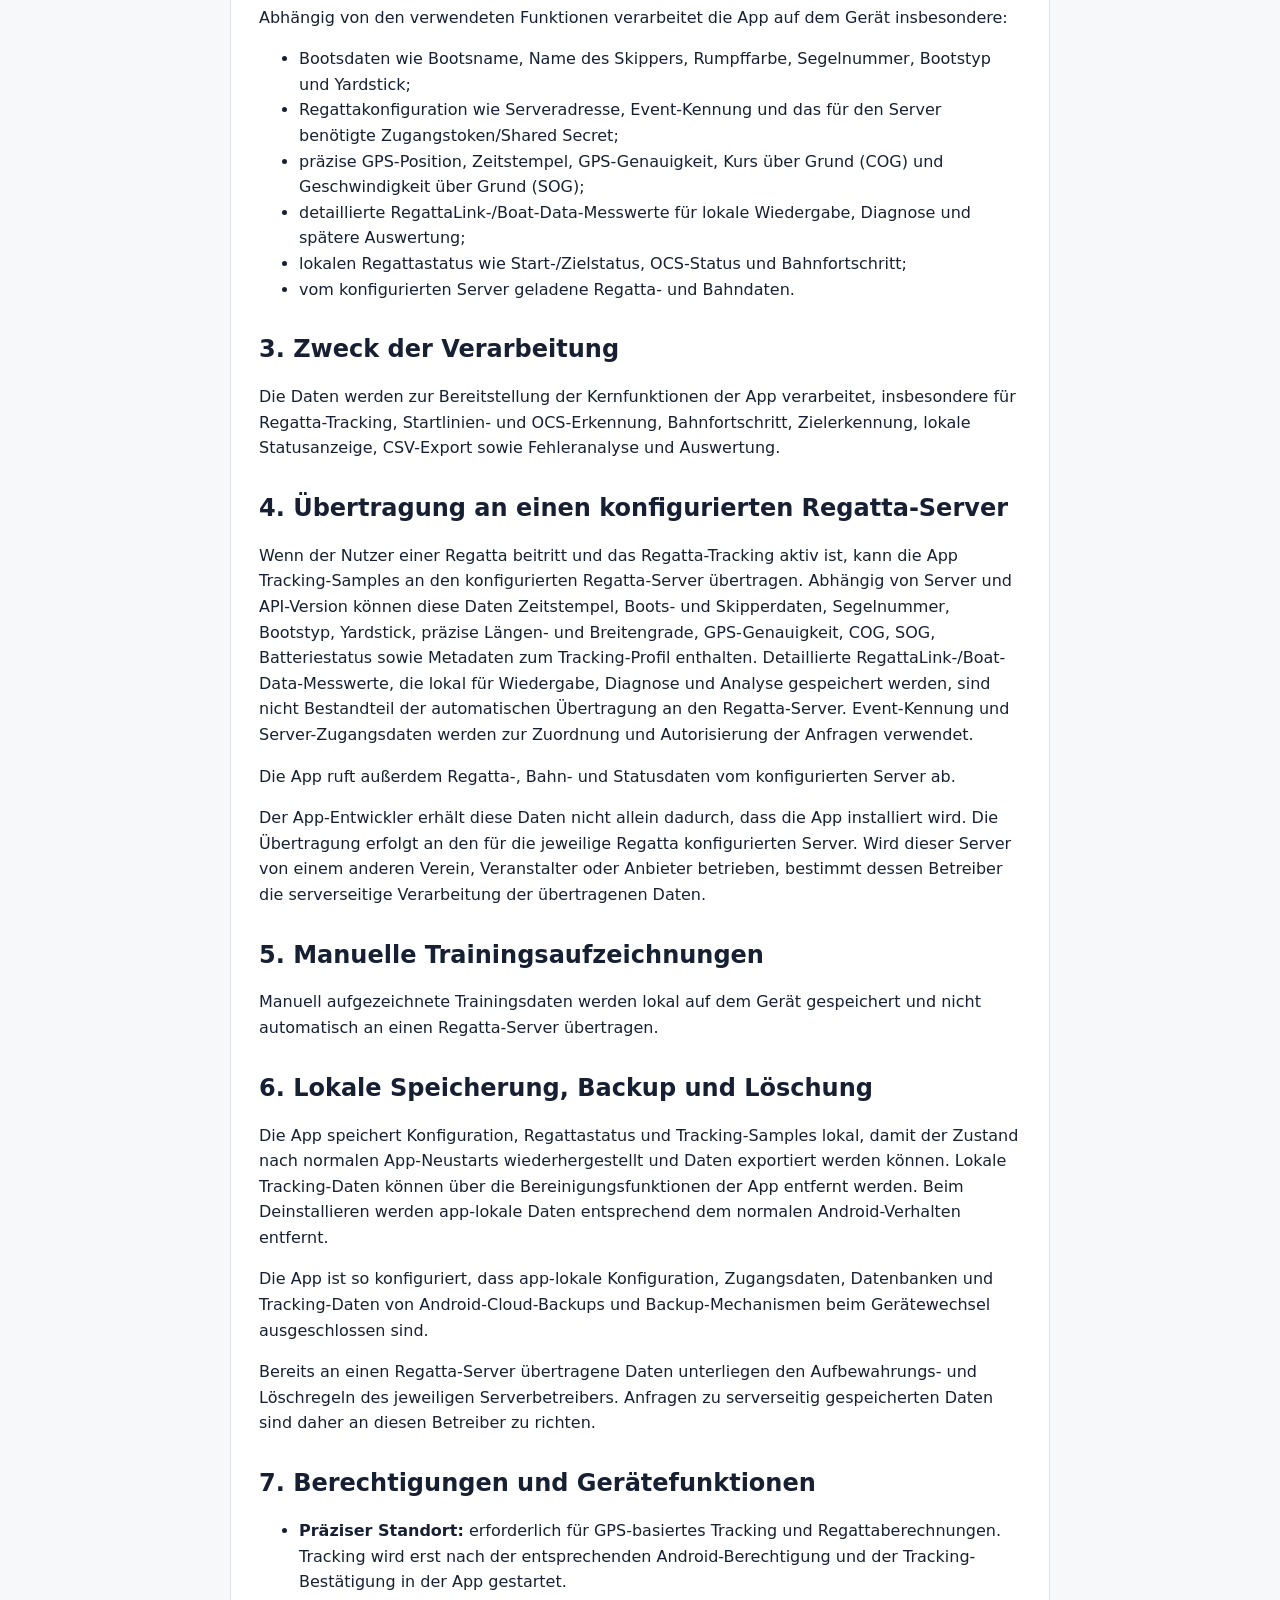
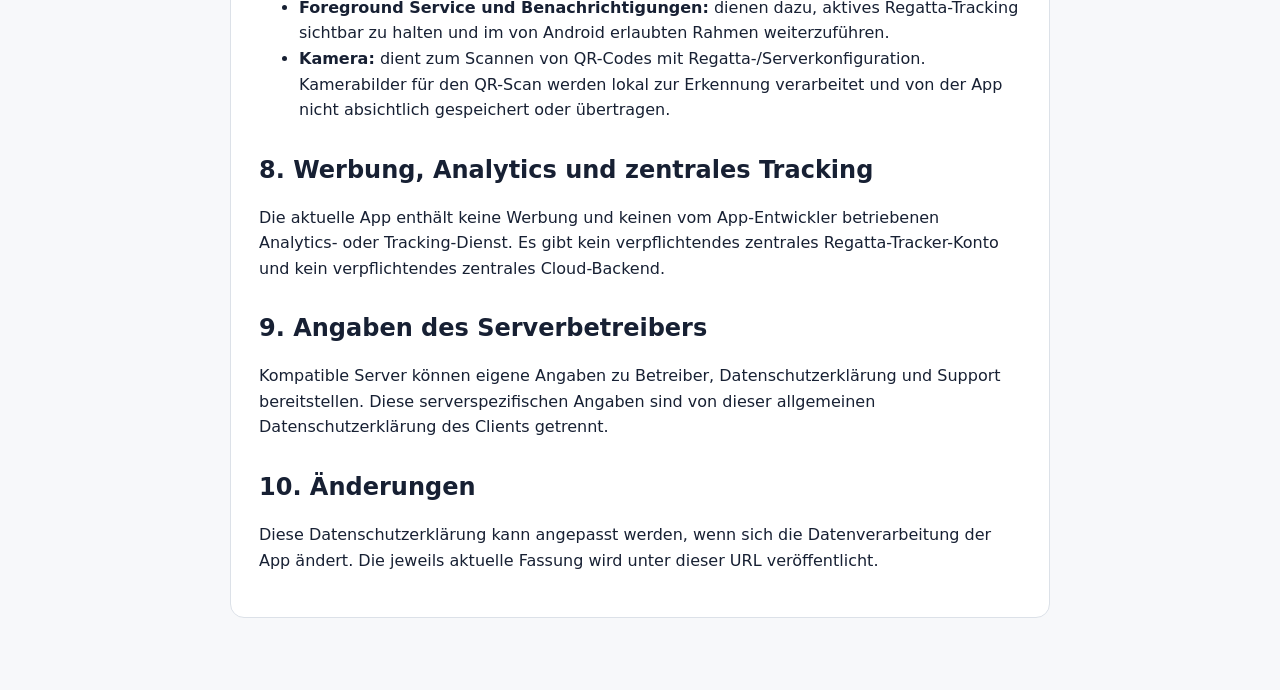
==== commit 1ba80759: "Update Legal/About contact to webmaster@regattatracker.de" ====
--- a/docs/privacy/index.html
+++ b/docs/privacy/index.html
@@ -17,7 +17,7 @@
 
       <h2>1. Scope and contact</h2>
       <p>This privacy policy describes the data processing performed by the Regatta Tracker Android client (<code>de.williserv.regattaclient</code>).</p>
-      <p>App developer and contact: Max Willimzik, <a href="mailto:webmaster@raceoffice.williserv.de">webmaster@raceoffice.williserv.de</a>.</p>
+      <p>App developer and contact: Max Willimzik, <a href="mailto:webmaster@regattatracker.de">webmaster@regattatracker.de</a>.</p>
       <p>Regatta Tracker does not require one specific backend. The app can be configured to connect to a compatible regatta server chosen by the user or provided by a race organizer. Such a server is a separate service. Its operator is responsible for the server-side processing, storage, retention and deletion of data and may provide a separate privacy policy.</p>
 
       <h2>2. Data processed by the app</h2>
@@ -70,7 +70,7 @@
 
       <h2 lang="de">1. Geltungsbereich und Kontakt</h2>
       <p lang="de">Diese Datenschutzerklärung beschreibt die Datenverarbeitung durch den Android-Client Regatta Tracker (<code>de.williserv.regattaclient</code>).</p>
-      <p lang="de">App-Entwickler und Kontakt: Max Willimzik, <a href="mailto:webmaster@raceoffice.williserv.de">webmaster@raceoffice.williserv.de</a>.</p>
+      <p lang="de">App-Entwickler und Kontakt: Max Willimzik, <a href="mailto:webmaster@regattatracker.de">webmaster@regattatracker.de</a>.</p>
       <p lang="de">Regatta Tracker ist nicht an einen bestimmten Server gebunden. Die App kann mit einem kompatiblen Regatta-Server verbunden werden, der vom Nutzer gewählt oder von einem Regattaveranstalter bereitgestellt wird. Ein solcher Server ist ein eigenständiger Dienst. Für die serverseitige Verarbeitung, Speicherung, Aufbewahrung und Löschung ist der jeweilige Serverbetreiber verantwortlich; für den Server kann eine eigene Datenschutzerklärung gelten.</p>
 
       <h2 lang="de">2. Von der App verarbeitete Daten</h2>
